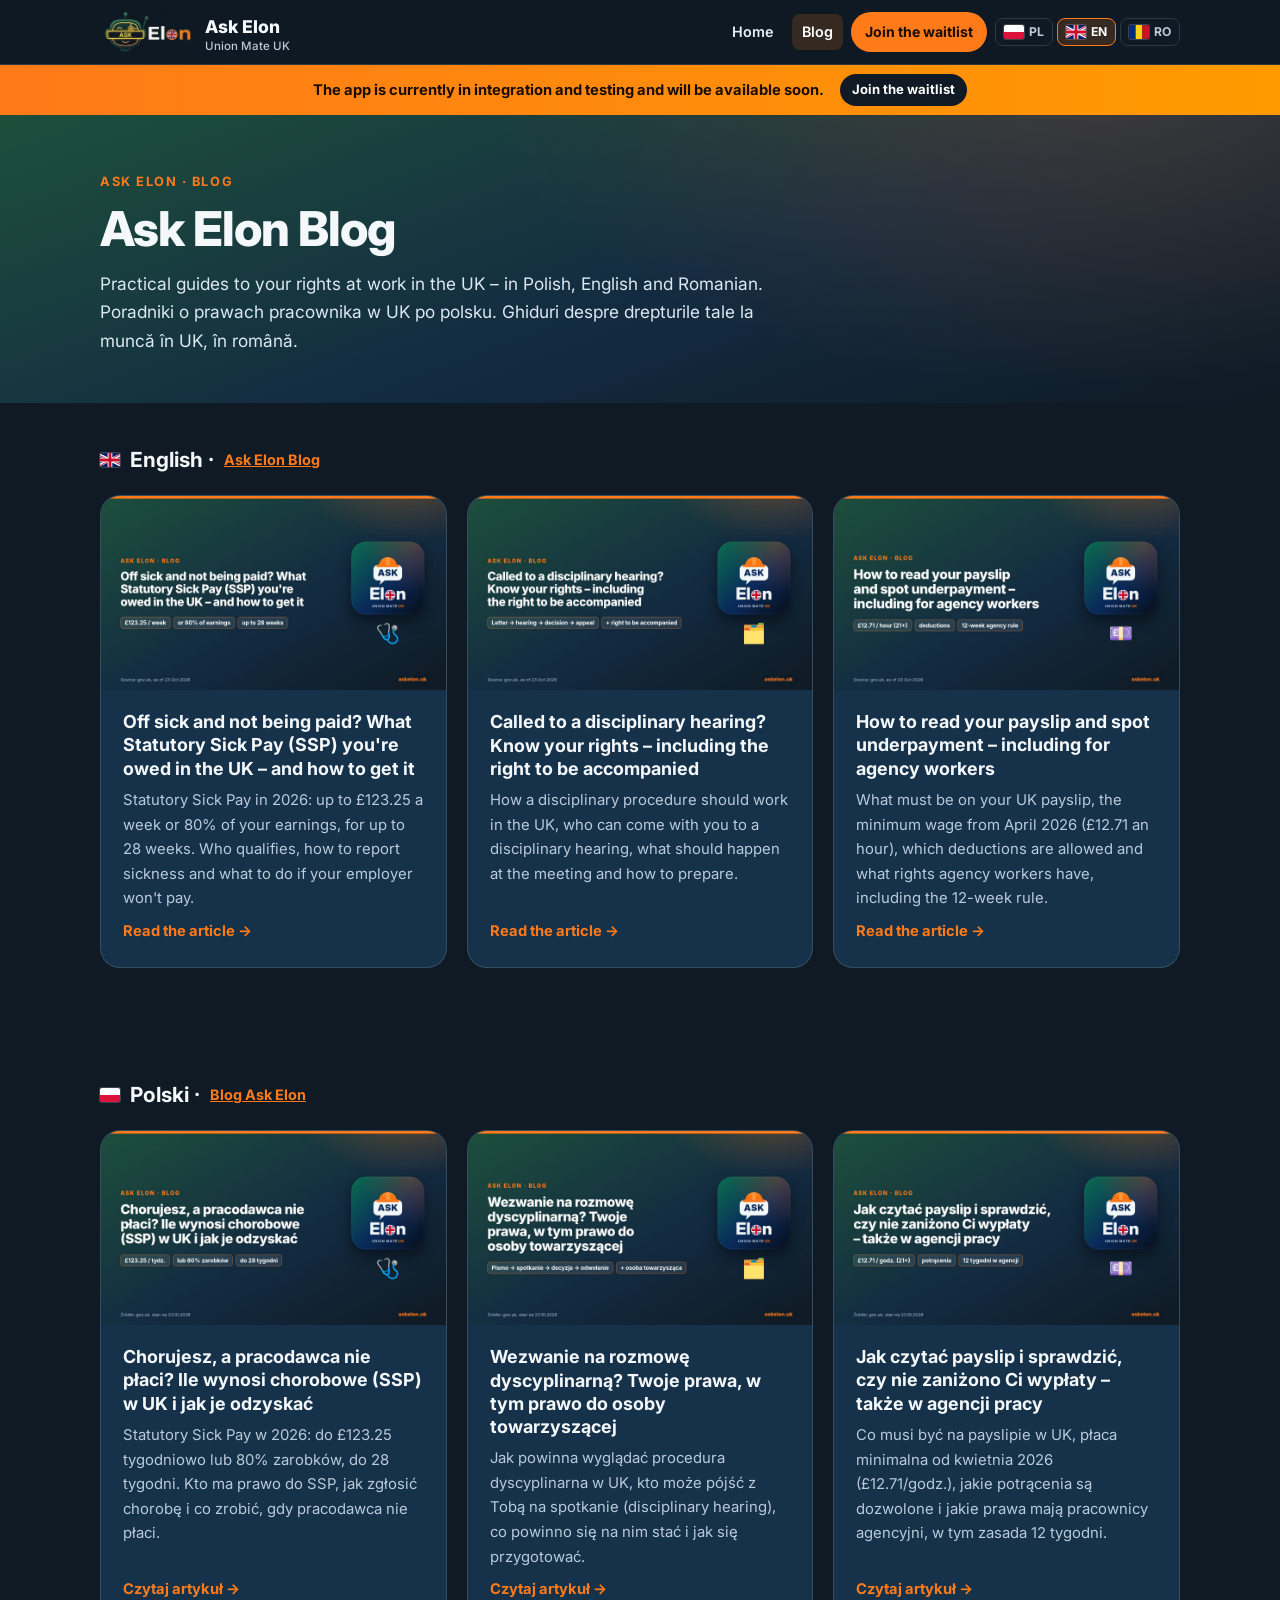
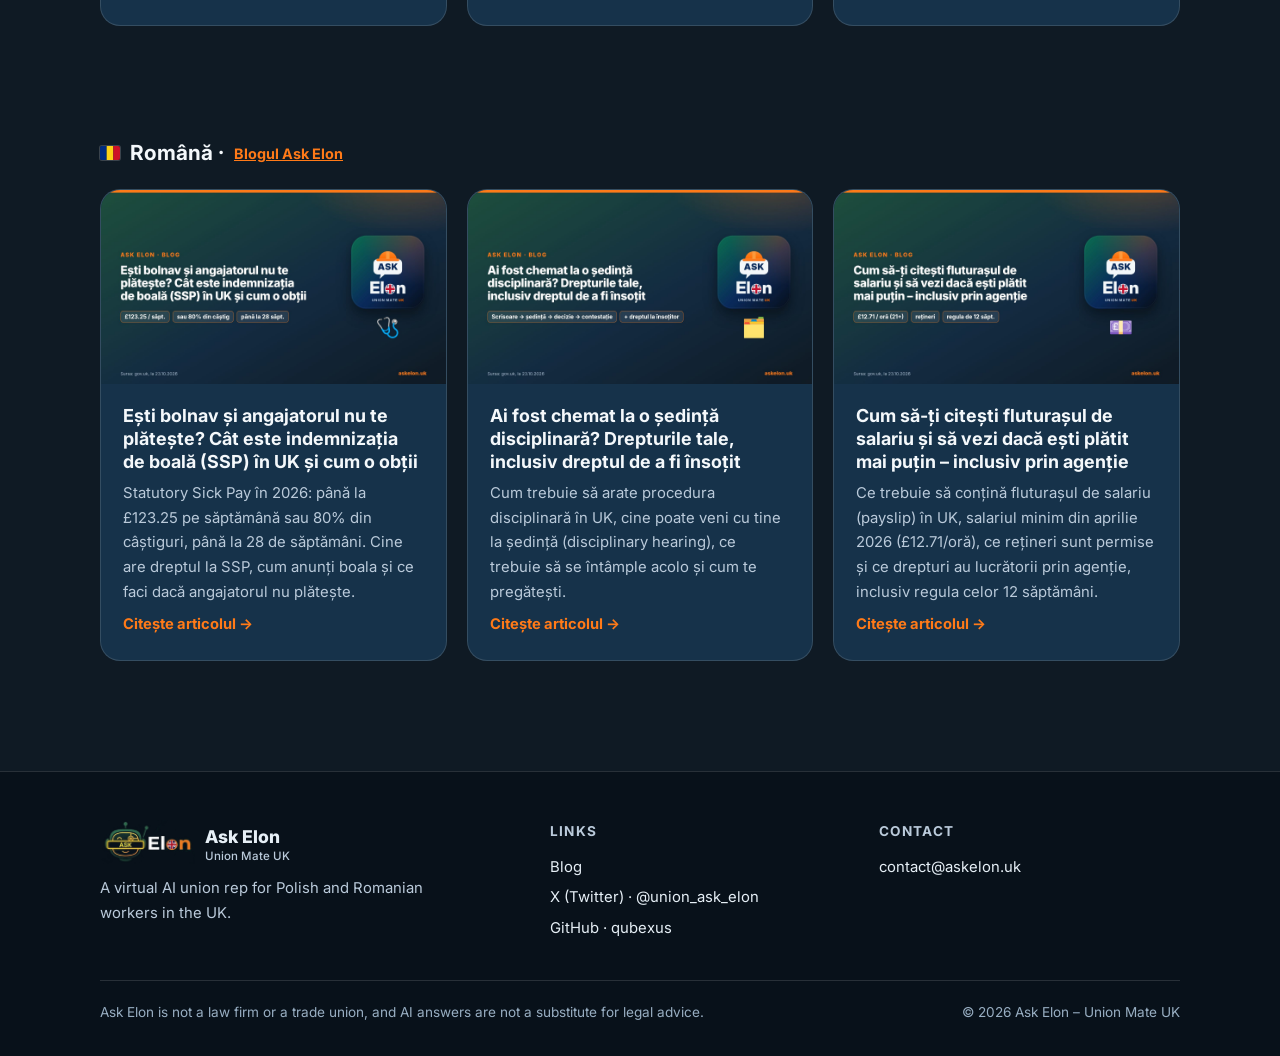
==== blog/index.html @ 0d874fb3 "Blog: 3 artykuły (SSP, rozmowa dyscyplinarna, payslip/agencja) w PL/EN/RO + link Blog w menu i stopc" ====
<!DOCTYPE html>
<html lang="en">
<head>
<meta charset="utf-8">
<meta name="viewport" content="width=device-width, initial-scale=1">
<title>Ask Elon Blog – PL / EN / RO</title>
<meta name="description" content="Practical guides to your rights at work in the UK – in Polish, English and Romanian. Poradniki po polsku · Ghiduri în română.">
<link rel="canonical" href="https://askelon.uk/blog/">
<link rel="alternate" hreflang="pl" href="https://askelon.uk/blog/pl/"><link rel="alternate" hreflang="en" href="https://askelon.uk/blog/en/"><link rel="alternate" hreflang="ro" href="https://askelon.uk/blog/ro/"><link rel="alternate" hreflang="x-default" href="https://askelon.uk/blog/en/">
<meta property="og:type" content="website">
<meta property="og:site_name" content="Ask Elon – Union Mate UK">
<meta property="og:locale" content="en_GB">
<meta property="og:title" content="Ask Elon Blog – PL / EN / RO">
<meta property="og:description" content="Practical guides to your rights at work in the UK – in Polish, English and Romanian. Poradniki po polsku · Ghiduri în română.">
<meta property="og:url" content="https://askelon.uk/blog/">
<meta property="og:image" content="https://askelon.uk/blog/img/ssp-en.jpg">
<meta property="og:image:width" content="1600"><meta property="og:image:height" content="900">
<meta name="twitter:card" content="summary_large_image">
<meta name="twitter:site" content="@union_ask_elon">
<meta name="twitter:title" content="Ask Elon Blog – PL / EN / RO">
<meta name="twitter:description" content="Practical guides to your rights at work in the UK – in Polish, English and Romanian. Poradniki po polsku · Ghiduri în română.">
<meta name="twitter:image" content="https://askelon.uk/blog/img/ssp-en.jpg">
<link rel="icon" type="image/png" href="/favicon.png">
<link rel="preconnect" href="https://fonts.googleapis.com"><link rel="preconnect" href="https://fonts.gstatic.com" crossorigin>
<link href="https://fonts.googleapis.com/css2?family=Inter:wght@400;500;600;700;800&display=swap" rel="stylesheet">
<link rel="stylesheet" href="/blog/blog.css">
</head>
<body>
<svg width="0" height="0" style="position:absolute" aria-hidden="true" focusable="false">
 <symbol id="f-pl" viewBox="0 0 30 20" preserveAspectRatio="none"><rect width="30" height="10" fill="#fff"/><rect y="10" width="30" height="10" fill="#DC143C"/></symbol>
 <symbol id="f-ro" viewBox="0 0 30 20" preserveAspectRatio="none"><rect width="10" height="20" fill="#002B7F"/><rect x="10" width="10" height="20" fill="#FCD116"/><rect x="20" width="10" height="20" fill="#CE1126"/></symbol>
 <symbol id="f-gb" viewBox="0 0 60 30" preserveAspectRatio="xMidYMid slice"><clipPath id="gb-s"><path d="M0,0v30h60V0z"/></clipPath><clipPath id="gb-t"><path d="M30,15h30v15zv15H0zH0V0zV0h30z"/></clipPath><g clip-path="url(#gb-s)"><path d="M0,0v30h60V0z" fill="#012169"/><path d="M0,0 60,30M60,0 0,30" stroke="#fff" stroke-width="6"/><path d="M0,0 60,30M60,0 0,30" clip-path="url(#gb-t)" stroke="#C8102E" stroke-width="4"/><path d="M30,0v30M0,15h60" stroke="#fff" stroke-width="10"/><path d="M30,0v30M0,15h60" stroke="#C8102E" stroke-width="6"/></g></symbol>
</svg>

<nav><div class="wrap">
<a class="brand" href="/"><img class="brand-logo" src="/logo.webp" width="400" height="185" alt="Ask Elon logo"><span>Ask Elon<small>Union Mate UK</small></span></a>
<div class="nav-links"><a class="nl hm" href="/">Home</a><a class="nl" href="/blog/en/" aria-current="page">Blog</a><a class="nav-cta" href="/#lista">Join the waitlist</a>
<div class="lang-sw" role="group" aria-label="Choose language"><a href="/blog/pl/" hreflang="pl" lang="pl"><svg class="flag" aria-hidden="true" focusable="false"><use href="#f-pl"/></svg>PL</a><a href="/blog/en/" hreflang="en" lang="en" aria-current="true"><svg class="flag" aria-hidden="true" focusable="false"><use href="#f-gb"/></svg>EN</a><a href="/blog/ro/" hreflang="ro" lang="ro"><svg class="flag" aria-hidden="true" focusable="false"><use href="#f-ro"/></svg>RO</a></div></div>
</div></nav>
<div class="build" role="status"><div class="wrap"><span>The app is currently in integration and testing and will be available soon.</span><a href="/#lista">Join the waitlist</a></div></div><header class="hero"><div class="wrap"><div class="eyebrow">Ask Elon · Blog</div><h1>Ask Elon Blog</h1><p class="sub">Practical guides to your rights at work in the UK – in Polish, English and Romanian.<br><span lang="pl">Poradniki o prawach pracownika w UK po polsku.</span> <span lang="ro">Ghiduri despre drepturile tale la muncă în UK, în română.</span></p></div></header>
<main class="wrap" style="padding-bottom:40px"><h2 class="lang-h" id="en" lang="en"><svg class="flag" aria-hidden="true" focusable="false"><use href="#f-gb"/></svg>English · <a href="/blog/en/" style="font-size:.9rem;color:var(--orange)">Ask Elon Blog</a></h2><div class="list"><a class="post" href="/blog/en/ssp.html" lang="en"><img src="/blog/img/ssp-en.jpg" width="1600" height="900" alt="" loading="lazy"><div><h3>Off sick and not being paid? What Statutory Sick Pay (SSP) you&#x27;re owed in the UK – and how to get it</h3><p>Statutory Sick Pay in 2026: up to £123.25 a week or 80% of your earnings, for up to 28 weeks. Who qualifies, how to report sickness and what to do if your employer won&#x27;t pay.</p><span class="go">Read the article →</span></div></a><a class="post" href="/blog/en/disciplinary-hearing.html" lang="en"><img src="/blog/img/disciplinary-hearing-en.jpg" width="1600" height="900" alt="" loading="lazy"><div><h3>Called to a disciplinary hearing? Know your rights – including the right to be accompanied</h3><p>How a disciplinary procedure should work in the UK, who can come with you to a disciplinary hearing, what should happen at the meeting and how to prepare.</p><span class="go">Read the article →</span></div></a><a class="post" href="/blog/en/payslip-agency.html" lang="en"><img src="/blog/img/payslip-agency-en.jpg" width="1600" height="900" alt="" loading="lazy"><div><h3>How to read your payslip and spot underpayment – including for agency workers</h3><p>What must be on your UK payslip, the minimum wage from April 2026 (£12.71 an hour), which deductions are allowed and what rights agency workers have, including the 12-week rule.</p><span class="go">Read the article →</span></div></a></div><h2 class="lang-h" id="pl" lang="pl"><svg class="flag" aria-hidden="true" focusable="false"><use href="#f-pl"/></svg>Polski · <a href="/blog/pl/" style="font-size:.9rem;color:var(--orange)">Blog Ask Elon</a></h2><div class="list"><a class="post" href="/blog/pl/ssp.html" lang="pl"><img src="/blog/img/ssp-pl.jpg" width="1600" height="900" alt="" loading="lazy"><div><h3>Chorujesz, a pracodawca nie płaci? Ile wynosi chorobowe (SSP) w UK i jak je odzyskać</h3><p>Statutory Sick Pay w 2026: do £123.25 tygodniowo lub 80% zarobków, do 28 tygodni. Kto ma prawo do SSP, jak zgłosić chorobę i co zrobić, gdy pracodawca nie płaci.</p><span class="go">Czytaj artykuł →</span></div></a><a class="post" href="/blog/pl/disciplinary-hearing.html" lang="pl"><img src="/blog/img/disciplinary-hearing-pl.jpg" width="1600" height="900" alt="" loading="lazy"><div><h3>Wezwanie na rozmowę dyscyplinarną? Twoje prawa, w tym prawo do osoby towarzyszącej</h3><p>Jak powinna wyglądać procedura dyscyplinarna w UK, kto może pójść z Tobą na spotkanie (disciplinary hearing), co powinno się na nim stać i jak się przygotować.</p><span class="go">Czytaj artykuł →</span></div></a><a class="post" href="/blog/pl/payslip-agency.html" lang="pl"><img src="/blog/img/payslip-agency-pl.jpg" width="1600" height="900" alt="" loading="lazy"><div><h3>Jak czytać payslip i sprawdzić, czy nie zaniżono Ci wypłaty – także w agencji pracy</h3><p>Co musi być na payslipie w UK, płaca minimalna od kwietnia 2026 (£12.71/godz.), jakie potrącenia są dozwolone i jakie prawa mają pracownicy agencyjni, w tym zasada 12 tygodni.</p><span class="go">Czytaj artykuł →</span></div></a></div><h2 class="lang-h" id="ro" lang="ro"><svg class="flag" aria-hidden="true" focusable="false"><use href="#f-ro"/></svg>Română · <a href="/blog/ro/" style="font-size:.9rem;color:var(--orange)">Blogul Ask Elon</a></h2><div class="list"><a class="post" href="/blog/ro/ssp.html" lang="ro"><img src="/blog/img/ssp-ro.jpg" width="1600" height="900" alt="" loading="lazy"><div><h3>Ești bolnav și angajatorul nu te plătește? Cât este indemnizația de boală (SSP) în UK și cum o obții</h3><p>Statutory Sick Pay în 2026: până la £123.25 pe săptămână sau 80% din câștiguri, până la 28 de săptămâni. Cine are dreptul la SSP, cum anunți boala și ce faci dacă angajatorul nu plătește.</p><span class="go">Citește articolul →</span></div></a><a class="post" href="/blog/ro/disciplinary-hearing.html" lang="ro"><img src="/blog/img/disciplinary-hearing-ro.jpg" width="1600" height="900" alt="" loading="lazy"><div><h3>Ai fost chemat la o ședință disciplinară? Drepturile tale, inclusiv dreptul de a fi însoțit</h3><p>Cum trebuie să arate procedura disciplinară în UK, cine poate veni cu tine la ședință (disciplinary hearing), ce trebuie să se întâmple acolo și cum te pregătești.</p><span class="go">Citește articolul →</span></div></a><a class="post" href="/blog/ro/payslip-agency.html" lang="ro"><img src="/blog/img/payslip-agency-ro.jpg" width="1600" height="900" alt="" loading="lazy"><div><h3>Cum să-ți citești fluturașul de salariu și să vezi dacă ești plătit mai puțin – inclusiv prin agenție</h3><p>Ce trebuie să conțină fluturașul de salariu (payslip) în UK, salariul minim din aprilie 2026 (£12.71/oră), ce rețineri sunt permise și ce drepturi au lucrătorii prin agenție, inclusiv regula celor 12 săptămâni.</p><span class="go">Citește articolul →</span></div></a></div></main>
<footer id="kontakt"><div class="wrap"><div class="foot">
<div><a class="brand" href="/"><img class="brand-logo" src="/logo.webp" width="400" height="185" alt="Ask Elon logo"><span>Ask Elon<small>Union Mate UK</small></span></a>
<p style="color:var(--muted);margin-top:12px;max-width:340px">A virtual AI union rep for Polish and Romanian workers in the UK.</p></div>
<div><h4>Links</h4><ul>
<li><a href="/blog/en/">Blog</a></li>
<li><a href="https://x.com/union_ask_elon" target="_blank" rel="noopener">X (Twitter) · @union_ask_elon</a></li>
<li><a href="https://github.com/qubexus" target="_blank" rel="noopener">GitHub · qubexus</a></li></ul></div>
<div><h4>Contact</h4><ul><li><a href="mailto:contact@askelon.uk">contact@askelon.uk</a></li></ul></div>
</div><div class="disclaimer"><span>Ask Elon is not a law firm or a trade union, and AI answers are not a substitute for legal advice.</span><span>© 2026 Ask Elon – Union Mate UK</span></div></div></footer>
</body>
</html>
---- blog/blog.css ----
:root{--green:#1D4F3C;--orange:#FF7A18;--orange2:#FF6A00;--navy:#132B41;--graphite:#0F1A24;--text:#F4F8FB;--muted:#BACADA;--card:#16324A;--line:rgba(255,255,255,.13)}
*{box-sizing:border-box;margin:0;padding:0}
html{scroll-behavior:smooth}
body{font-family:Inter,system-ui,-apple-system,"Segoe UI",Roboto,Arial,sans-serif;background:var(--graphite);color:var(--text);line-height:1.65;-webkit-font-smoothing:antialiased}
a{color:inherit}
.wrap{max-width:1120px;margin:0 auto;padding:0 20px}
nav{position:sticky;top:0;z-index:10;background:rgba(15,26,36,.9);backdrop-filter:blur(10px);border-bottom:1px solid var(--line)}
nav .wrap{display:flex;align-items:center;justify-content:space-between;height:64px;gap:12px}
.brand{display:flex;align-items:center;gap:10px;text-decoration:none;font-weight:800;font-size:1.1rem;white-space:nowrap}
.brand small{display:block;font-weight:500;font-size:.72rem;color:var(--muted);line-height:1}
.brand .brand-logo{height:44px;width:auto;display:block;flex:none}
.nav-links{display:flex;align-items:center;gap:8px;margin-left:auto}
.nav-links a.nl{text-decoration:none;font-weight:600;font-size:.9rem;color:#E6EFF6;padding:6px 10px;border-radius:8px}
.nav-links a.nl:hover,.nav-links a.nl[aria-current]{color:#fff;background:rgba(255,122,24,.16)}
.nav-cta{background:var(--orange);color:#1a0d00;text-decoration:none;font-weight:700;font-size:.88rem;padding:8px 14px;border-radius:999px;white-space:nowrap}
.lang-sw{display:flex;gap:4px}
.lang-sw a{display:inline-flex;align-items:center;gap:5px;text-decoration:none;border:1px solid var(--line);color:var(--muted);font-weight:700;font-size:.76rem;line-height:1;padding:6px 8px;border-radius:8px}
.lang-sw a:hover{color:#fff;border-color:rgba(255,255,255,.3)}
.lang-sw a[aria-current]{background:rgba(255,122,24,.16);border-color:var(--orange);color:#fff}
.flag{width:20px;height:14px;border-radius:2px;flex:none;display:block;box-shadow:0 0 0 1px rgba(255,255,255,.18)}
.build{background:linear-gradient(90deg,var(--orange),#FF9A00);color:#1a0d00}
.build .wrap{display:flex;align-items:center;justify-content:center;gap:10px 16px;flex-wrap:wrap;padding-top:9px;padding-bottom:9px;text-align:center;font-weight:700;font-size:.92rem}
.build a{background:var(--graphite);color:#fff;text-decoration:none;padding:5px 12px;border-radius:999px;font-size:.82rem;white-space:nowrap}
.hero{background:radial-gradient(1000px 500px at 85% -10%,rgba(255,122,24,.18),transparent 60%),linear-gradient(160deg,var(--green) 0%,var(--navy) 55%,var(--graphite) 100%);padding:56px 0 48px}
.eyebrow{color:var(--orange);font-weight:700;text-transform:uppercase;letter-spacing:.12em;font-size:.8rem}
h1{font-size:clamp(1.9rem,4.4vw,3rem);line-height:1.12;font-weight:800;letter-spacing:-.02em;margin:10px 0 14px;text-wrap:balance;max-width:880px}
.sub{color:#DCE8F2;max-width:700px;font-size:1.08rem}
.meta{color:var(--muted);font-size:.9rem;margin-top:10px}
.list{display:grid;grid-template-columns:repeat(3,1fr);gap:20px;padding:48px 0 70px}
.post{background:var(--card);border:1px solid var(--line);border-radius:20px;overflow:hidden;text-decoration:none;display:flex;flex-direction:column;transition:border-color .2s,transform .2s}
.post:hover{border-color:rgba(255,122,24,.6);transform:translateY(-3px)}
.post img{width:100%;height:auto;aspect-ratio:16/9;object-fit:cover;display:block}
.post div{padding:20px 22px 24px;display:flex;flex-direction:column;gap:8px;flex:1}
.post h2,.post h3{font-size:1.12rem;line-height:1.3}
.post p{color:var(--muted);font-size:.93rem}
.post .go{margin-top:auto;color:var(--orange);font-weight:700;font-size:.92rem}
.lang-h{display:flex;align-items:center;gap:10px;font-size:1.3rem;margin-top:40px}
.lang-h + .list{padding-top:18px}
article{max-width:760px;margin:0 auto;padding:40px 20px 70px}
article .cover{width:100%;height:auto;border-radius:18px;display:block;margin:0 0 28px;border:1px solid var(--line)}
article .lead{font-size:1.1rem;color:#EAF1F7}
article h2{font-size:clamp(1.35rem,3vw,1.7rem);line-height:1.25;margin:38px 0 12px;letter-spacing:-.01em}
article p{margin:12px 0}
article ul,article ol{margin:12px 0 12px 24px}
article li{margin:6px 0}
article li::marker{color:var(--orange)}
article strong{color:#fff}
article a{color:var(--orange)}
article table{width:100%;border-collapse:collapse;margin:18px 0;background:var(--card);border-radius:14px;overflow:hidden}
article th,article td{padding:12px 16px;text-align:left;border-bottom:1px solid var(--line)}
article th{background:var(--green);font-size:.9rem;text-transform:uppercase;letter-spacing:.05em}
article blockquote{margin:26px 0;padding:18px 22px;border-left:4px solid var(--orange);background:rgba(255,122,24,.08);border-radius:0 14px 14px 0;color:#F1E3D6}
article blockquote p{margin:0}
article em{color:var(--muted)}
.cta-box{margin:34px 0 10px;padding:26px;border-radius:20px;background:linear-gradient(160deg,var(--green),var(--navy));border:1px solid rgba(255,122,24,.35)}
.cta-box p{margin:0 0 14px;color:#E6EFF6}
.btn{display:inline-flex;align-items:center;gap:8px;background:var(--orange);color:#1a0d00!important;text-decoration:none;font-weight:700;padding:13px 22px;border-radius:14px;box-shadow:0 10px 30px rgba(255,122,24,.3)}
.alt{margin-top:30px;padding-top:20px;border-top:1px solid var(--line);font-size:.92rem;color:var(--muted)}
.alt a{margin-right:14px}
.back{display:inline-block;margin-bottom:18px;color:var(--muted);text-decoration:none;font-size:.92rem}
.back:hover{color:var(--orange)}
footer{background:#08111A;border-top:1px solid var(--line);padding:48px 0 32px;font-size:.93rem}
.foot{display:grid;grid-template-columns:1.4fr 1fr 1fr;gap:28px}
footer h4{font-size:.85rem;text-transform:uppercase;letter-spacing:.1em;color:var(--muted);margin-bottom:12px}
footer ul{list-style:none}
footer li{margin:6px 0}
footer a{text-decoration:none;color:#E6EFF6}
footer a:hover{color:var(--orange)}
.disclaimer{margin-top:34px;padding-top:20px;border-top:1px solid var(--line);color:#98AEC2;font-size:.85rem;display:flex;flex-wrap:wrap;justify-content:space-between;gap:10px}
@media (max-width:900px){.list{grid-template-columns:1fr 1fr}.foot{grid-template-columns:1fr 1fr}.foot>div:first-child{grid-column:1/-1}}
@media (max-width:640px){.list{grid-template-columns:1fr}.foot{grid-template-columns:1fr}.brand>span{display:none}.nav-links a.nl.hm{display:none}.nav-cta{display:none}.lang-sw a{padding:5px 6px}.brand .brand-logo{height:36px}article{padding-top:28px}}
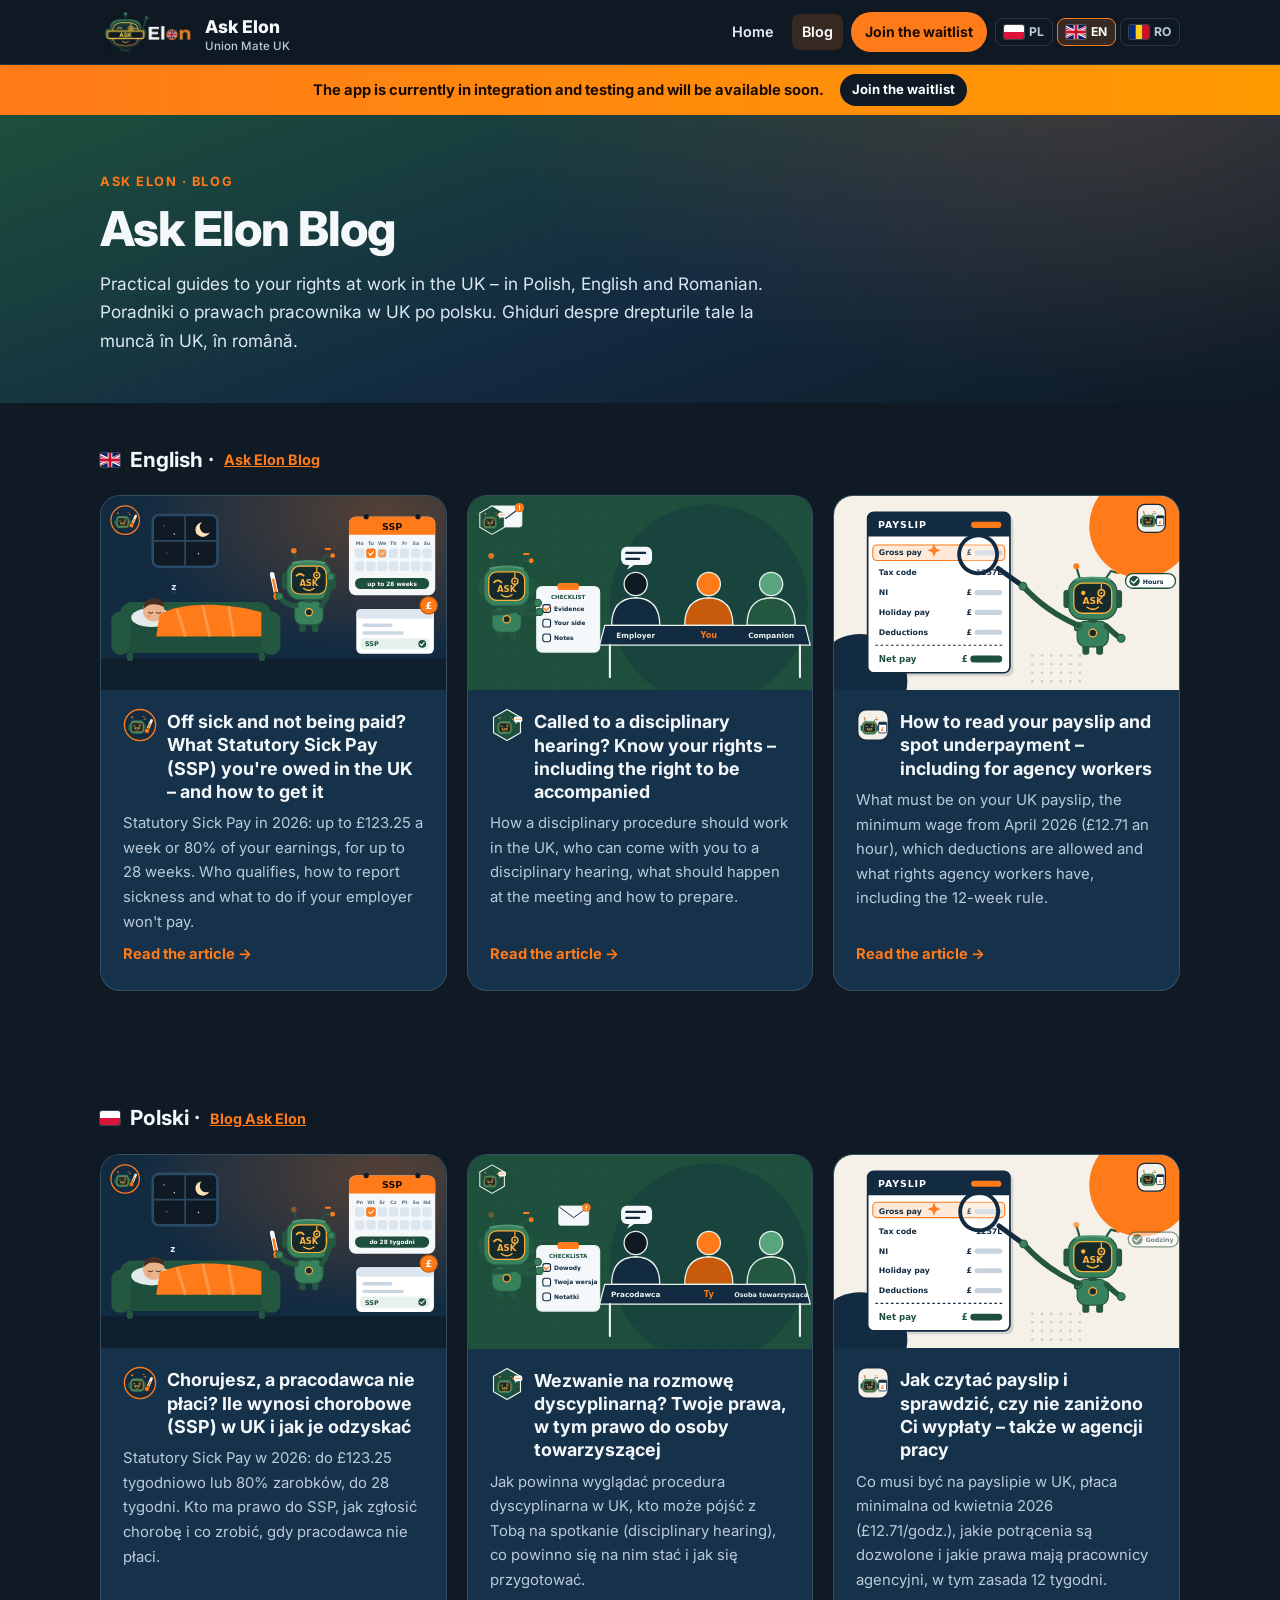
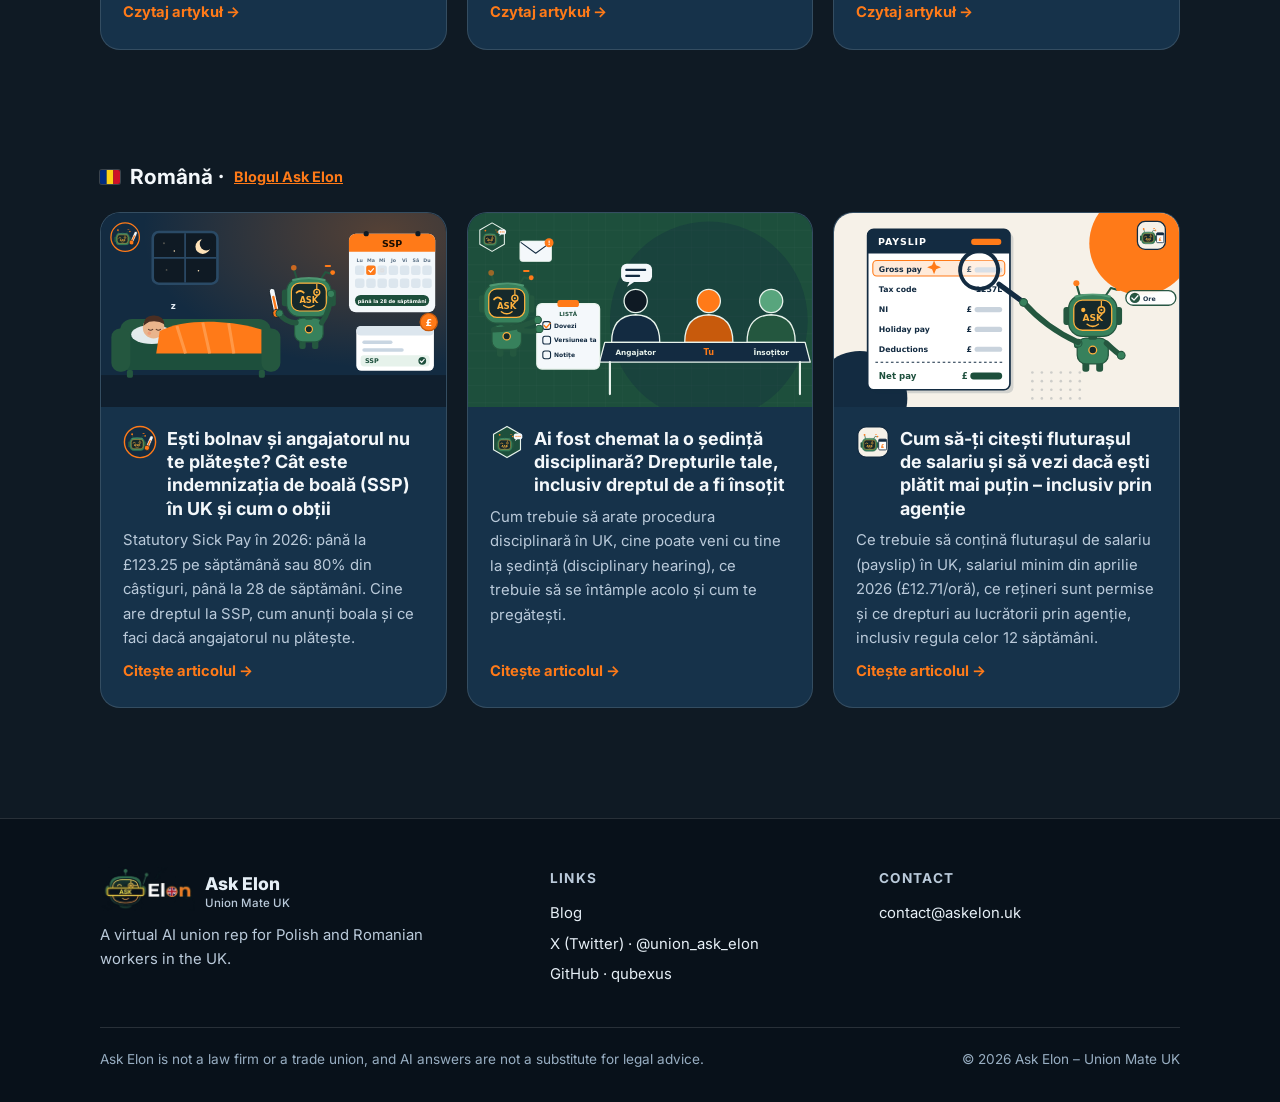
==== commit 403a9a0d: "Blog: ilustracje SVG (hero z robotem Ask Elon + znaki tematów), grafiki objaśniające i animacje (scr" ====
--- a/blog/index.html
+++ b/blog/index.html
@@ -24,6 +24,8 @@
 <link rel="preconnect" href="https://fonts.googleapis.com"><link rel="preconnect" href="https://fonts.gstatic.com" crossorigin>
 <link href="https://fonts.googleapis.com/css2?family=Inter:wght@400;500;600;700;800&display=swap" rel="stylesheet">
 <link rel="stylesheet" href="/blog/blog.css">
+<script>document.documentElement.classList.add('js');setTimeout(function(){if(!window.__rv)document.documentElement.classList.remove('js')},3000)</script>
+<script src="/blog/blog.js" defer></script>
 </head>
 <body>
 <svg width="0" height="0" style="position:absolute" aria-hidden="true" focusable="false">
@@ -38,7 +40,7 @@
 <div class="lang-sw" role="group" aria-label="Choose language"><a href="/blog/pl/" hreflang="pl" lang="pl"><svg class="flag" aria-hidden="true" focusable="false"><use href="#f-pl"/></svg>PL</a><a href="/blog/en/" hreflang="en" lang="en" aria-current="true"><svg class="flag" aria-hidden="true" focusable="false"><use href="#f-gb"/></svg>EN</a><a href="/blog/ro/" hreflang="ro" lang="ro"><svg class="flag" aria-hidden="true" focusable="false"><use href="#f-ro"/></svg>RO</a></div></div>
 </div></nav>
 <div class="build" role="status"><div class="wrap"><span>The app is currently in integration and testing and will be available soon.</span><a href="/#lista">Join the waitlist</a></div></div><header class="hero"><div class="wrap"><div class="eyebrow">Ask Elon · Blog</div><h1>Ask Elon Blog</h1><p class="sub">Practical guides to your rights at work in the UK – in Polish, English and Romanian.<br><span lang="pl">Poradniki o prawach pracownika w UK po polsku.</span> <span lang="ro">Ghiduri despre drepturile tale la muncă în UK, în română.</span></p></div></header>
-<main class="wrap" style="padding-bottom:40px"><h2 class="lang-h" id="en" lang="en"><svg class="flag" aria-hidden="true" focusable="false"><use href="#f-gb"/></svg>English · <a href="/blog/en/" style="font-size:.9rem;color:var(--orange)">Ask Elon Blog</a></h2><div class="list"><a class="post" href="/blog/en/ssp.html" lang="en"><img src="/blog/img/ssp-en.jpg" width="1600" height="900" alt="" loading="lazy"><div><h3>Off sick and not being paid? What Statutory Sick Pay (SSP) you&#x27;re owed in the UK – and how to get it</h3><p>Statutory Sick Pay in 2026: up to £123.25 a week or 80% of your earnings, for up to 28 weeks. Who qualifies, how to report sickness and what to do if your employer won&#x27;t pay.</p><span class="go">Read the article →</span></div></a><a class="post" href="/blog/en/disciplinary-hearing.html" lang="en"><img src="/blog/img/disciplinary-hearing-en.jpg" width="1600" height="900" alt="" loading="lazy"><div><h3>Called to a disciplinary hearing? Know your rights – including the right to be accompanied</h3><p>How a disciplinary procedure should work in the UK, who can come with you to a disciplinary hearing, what should happen at the meeting and how to prepare.</p><span class="go">Read the article →</span></div></a><a class="post" href="/blog/en/payslip-agency.html" lang="en"><img src="/blog/img/payslip-agency-en.jpg" width="1600" height="900" alt="" loading="lazy"><div><h3>How to read your payslip and spot underpayment – including for agency workers</h3><p>What must be on your UK payslip, the minimum wage from April 2026 (£12.71 an hour), which deductions are allowed and what rights agency workers have, including the 12-week rule.</p><span class="go">Read the article →</span></div></a></div><h2 class="lang-h" id="pl" lang="pl"><svg class="flag" aria-hidden="true" focusable="false"><use href="#f-pl"/></svg>Polski · <a href="/blog/pl/" style="font-size:.9rem;color:var(--orange)">Blog Ask Elon</a></h2><div class="list"><a class="post" href="/blog/pl/ssp.html" lang="pl"><img src="/blog/img/ssp-pl.jpg" width="1600" height="900" alt="" loading="lazy"><div><h3>Chorujesz, a pracodawca nie płaci? Ile wynosi chorobowe (SSP) w UK i jak je odzyskać</h3><p>Statutory Sick Pay w 2026: do £123.25 tygodniowo lub 80% zarobków, do 28 tygodni. Kto ma prawo do SSP, jak zgłosić chorobę i co zrobić, gdy pracodawca nie płaci.</p><span class="go">Czytaj artykuł →</span></div></a><a class="post" href="/blog/pl/disciplinary-hearing.html" lang="pl"><img src="/blog/img/disciplinary-hearing-pl.jpg" width="1600" height="900" alt="" loading="lazy"><div><h3>Wezwanie na rozmowę dyscyplinarną? Twoje prawa, w tym prawo do osoby towarzyszącej</h3><p>Jak powinna wyglądać procedura dyscyplinarna w UK, kto może pójść z Tobą na spotkanie (disciplinary hearing), co powinno się na nim stać i jak się przygotować.</p><span class="go">Czytaj artykuł →</span></div></a><a class="post" href="/blog/pl/payslip-agency.html" lang="pl"><img src="/blog/img/payslip-agency-pl.jpg" width="1600" height="900" alt="" loading="lazy"><div><h3>Jak czytać payslip i sprawdzić, czy nie zaniżono Ci wypłaty – także w agencji pracy</h3><p>Co musi być na payslipie w UK, płaca minimalna od kwietnia 2026 (£12.71/godz.), jakie potrącenia są dozwolone i jakie prawa mają pracownicy agencyjni, w tym zasada 12 tygodni.</p><span class="go">Czytaj artykuł →</span></div></a></div><h2 class="lang-h" id="ro" lang="ro"><svg class="flag" aria-hidden="true" focusable="false"><use href="#f-ro"/></svg>Română · <a href="/blog/ro/" style="font-size:.9rem;color:var(--orange)">Blogul Ask Elon</a></h2><div class="list"><a class="post" href="/blog/ro/ssp.html" lang="ro"><img src="/blog/img/ssp-ro.jpg" width="1600" height="900" alt="" loading="lazy"><div><h3>Ești bolnav și angajatorul nu te plătește? Cât este indemnizația de boală (SSP) în UK și cum o obții</h3><p>Statutory Sick Pay în 2026: până la £123.25 pe săptămână sau 80% din câștiguri, până la 28 de săptămâni. Cine are dreptul la SSP, cum anunți boala și ce faci dacă angajatorul nu plătește.</p><span class="go">Citește articolul →</span></div></a><a class="post" href="/blog/ro/disciplinary-hearing.html" lang="ro"><img src="/blog/img/disciplinary-hearing-ro.jpg" width="1600" height="900" alt="" loading="lazy"><div><h3>Ai fost chemat la o ședință disciplinară? Drepturile tale, inclusiv dreptul de a fi însoțit</h3><p>Cum trebuie să arate procedura disciplinară în UK, cine poate veni cu tine la ședință (disciplinary hearing), ce trebuie să se întâmple acolo și cum te pregătești.</p><span class="go">Citește articolul →</span></div></a><a class="post" href="/blog/ro/payslip-agency.html" lang="ro"><img src="/blog/img/payslip-agency-ro.jpg" width="1600" height="900" alt="" loading="lazy"><div><h3>Cum să-ți citești fluturașul de salariu și să vezi dacă ești plătit mai puțin – inclusiv prin agenție</h3><p>Ce trebuie să conțină fluturașul de salariu (payslip) în UK, salariul minim din aprilie 2026 (£12.71/oră), ce rețineri sunt permise și ce drepturi au lucrătorii prin agenție, inclusiv regula celor 12 săptămâni.</p><span class="go">Citește articolul →</span></div></a></div></main>
+<main class="wrap" style="padding-bottom:40px"><h2 class="lang-h" id="en" lang="en"><svg class="flag" aria-hidden="true" focusable="false"><use href="#f-gb"/></svg>English · <a href="/blog/en/" style="font-size:.9rem;color:var(--orange)">Ask Elon Blog</a></h2><div class="list"><a class="post rv" href="/blog/en/ssp.html" lang="en"><span class="thumb"><img src="/blog/img/hero-ssp-en.svg" width="800" height="450" alt="" loading="lazy" decoding="async"></span><div><h3 class="tt"><img class="bdg" src="/blog/img/badge-ssp.svg" width="34" height="34" alt="">Off sick and not being paid? What Statutory Sick Pay (SSP) you&#x27;re owed in the UK – and how to get it</h3><p>Statutory Sick Pay in 2026: up to £123.25 a week or 80% of your earnings, for up to 28 weeks. Who qualifies, how to report sickness and what to do if your employer won&#x27;t pay.</p><span class="go">Read the article →</span></div></a><a class="post rv" href="/blog/en/disciplinary-hearing.html" lang="en"><span class="thumb"><img src="/blog/img/hero-disciplinary-hearing-en.svg" width="800" height="450" alt="" loading="lazy" decoding="async"></span><div><h3 class="tt"><img class="bdg" src="/blog/img/badge-disciplinary-hearing.svg" width="34" height="34" alt="">Called to a disciplinary hearing? Know your rights – including the right to be accompanied</h3><p>How a disciplinary procedure should work in the UK, who can come with you to a disciplinary hearing, what should happen at the meeting and how to prepare.</p><span class="go">Read the article →</span></div></a><a class="post rv" href="/blog/en/payslip-agency.html" lang="en"><span class="thumb"><img src="/blog/img/hero-payslip-agency-en.svg" width="800" height="450" alt="" loading="lazy" decoding="async"></span><div><h3 class="tt"><img class="bdg" src="/blog/img/badge-payslip-agency.svg" width="34" height="34" alt="">How to read your payslip and spot underpayment – including for agency workers</h3><p>What must be on your UK payslip, the minimum wage from April 2026 (£12.71 an hour), which deductions are allowed and what rights agency workers have, including the 12-week rule.</p><span class="go">Read the article →</span></div></a></div><h2 class="lang-h" id="pl" lang="pl"><svg class="flag" aria-hidden="true" focusable="false"><use href="#f-pl"/></svg>Polski · <a href="/blog/pl/" style="font-size:.9rem;color:var(--orange)">Blog Ask Elon</a></h2><div class="list"><a class="post rv" href="/blog/pl/ssp.html" lang="pl"><span class="thumb"><img src="/blog/img/hero-ssp-pl.svg" width="800" height="450" alt="" loading="lazy" decoding="async"></span><div><h3 class="tt"><img class="bdg" src="/blog/img/badge-ssp.svg" width="34" height="34" alt="">Chorujesz, a pracodawca nie płaci? Ile wynosi chorobowe (SSP) w UK i jak je odzyskać</h3><p>Statutory Sick Pay w 2026: do £123.25 tygodniowo lub 80% zarobków, do 28 tygodni. Kto ma prawo do SSP, jak zgłosić chorobę i co zrobić, gdy pracodawca nie płaci.</p><span class="go">Czytaj artykuł →</span></div></a><a class="post rv" href="/blog/pl/disciplinary-hearing.html" lang="pl"><span class="thumb"><img src="/blog/img/hero-disciplinary-hearing-pl.svg" width="800" height="450" alt="" loading="lazy" decoding="async"></span><div><h3 class="tt"><img class="bdg" src="/blog/img/badge-disciplinary-hearing.svg" width="34" height="34" alt="">Wezwanie na rozmowę dyscyplinarną? Twoje prawa, w tym prawo do osoby towarzyszącej</h3><p>Jak powinna wyglądać procedura dyscyplinarna w UK, kto może pójść z Tobą na spotkanie (disciplinary hearing), co powinno się na nim stać i jak się przygotować.</p><span class="go">Czytaj artykuł →</span></div></a><a class="post rv" href="/blog/pl/payslip-agency.html" lang="pl"><span class="thumb"><img src="/blog/img/hero-payslip-agency-pl.svg" width="800" height="450" alt="" loading="lazy" decoding="async"></span><div><h3 class="tt"><img class="bdg" src="/blog/img/badge-payslip-agency.svg" width="34" height="34" alt="">Jak czytać payslip i sprawdzić, czy nie zaniżono Ci wypłaty – także w agencji pracy</h3><p>Co musi być na payslipie w UK, płaca minimalna od kwietnia 2026 (£12.71/godz.), jakie potrącenia są dozwolone i jakie prawa mają pracownicy agencyjni, w tym zasada 12 tygodni.</p><span class="go">Czytaj artykuł →</span></div></a></div><h2 class="lang-h" id="ro" lang="ro"><svg class="flag" aria-hidden="true" focusable="false"><use href="#f-ro"/></svg>Română · <a href="/blog/ro/" style="font-size:.9rem;color:var(--orange)">Blogul Ask Elon</a></h2><div class="list"><a class="post rv" href="/blog/ro/ssp.html" lang="ro"><span class="thumb"><img src="/blog/img/hero-ssp-ro.svg" width="800" height="450" alt="" loading="lazy" decoding="async"></span><div><h3 class="tt"><img class="bdg" src="/blog/img/badge-ssp.svg" width="34" height="34" alt="">Ești bolnav și angajatorul nu te plătește? Cât este indemnizația de boală (SSP) în UK și cum o obții</h3><p>Statutory Sick Pay în 2026: până la £123.25 pe săptămână sau 80% din câștiguri, până la 28 de săptămâni. Cine are dreptul la SSP, cum anunți boala și ce faci dacă angajatorul nu plătește.</p><span class="go">Citește articolul →</span></div></a><a class="post rv" href="/blog/ro/disciplinary-hearing.html" lang="ro"><span class="thumb"><img src="/blog/img/hero-disciplinary-hearing-ro.svg" width="800" height="450" alt="" loading="lazy" decoding="async"></span><div><h3 class="tt"><img class="bdg" src="/blog/img/badge-disciplinary-hearing.svg" width="34" height="34" alt="">Ai fost chemat la o ședință disciplinară? Drepturile tale, inclusiv dreptul de a fi însoțit</h3><p>Cum trebuie să arate procedura disciplinară în UK, cine poate veni cu tine la ședință (disciplinary hearing), ce trebuie să se întâmple acolo și cum te pregătești.</p><span class="go">Citește articolul →</span></div></a><a class="post rv" href="/blog/ro/payslip-agency.html" lang="ro"><span class="thumb"><img src="/blog/img/hero-payslip-agency-ro.svg" width="800" height="450" alt="" loading="lazy" decoding="async"></span><div><h3 class="tt"><img class="bdg" src="/blog/img/badge-payslip-agency.svg" width="34" height="34" alt="">Cum să-ți citești fluturașul de salariu și să vezi dacă ești plătit mai puțin – inclusiv prin agenție</h3><p>Ce trebuie să conțină fluturașul de salariu (payslip) în UK, salariul minim din aprilie 2026 (£12.71/oră), ce rețineri sunt permise și ce drepturi au lucrătorii prin agenție, inclusiv regula celor 12 săptămâni.</p><span class="go">Citește articolul →</span></div></a></div></main>
 <footer id="kontakt"><div class="wrap"><div class="foot">
 <div><a class="brand" href="/"><img class="brand-logo" src="/logo.webp" width="400" height="185" alt="Ask Elon logo"><span>Ask Elon<small>Union Mate UK</small></span></a>
 <p style="color:var(--muted);margin-top:12px;max-width:340px">A virtual AI union rep for Polish and Romanian workers in the UK.</p></div>
--- a/blog/blog.css
+++ b/blog/blog.css
@@ -69,3 +69,93 @@
 .disclaimer{margin-top:34px;padding-top:20px;border-top:1px solid var(--line);color:#98AEC2;font-size:.85rem;display:flex;flex-wrap:wrap;justify-content:space-between;gap:10px}
 @media (max-width:900px){.list{grid-template-columns:1fr 1fr}.foot{grid-template-columns:1fr 1fr}.foot>div:first-child{grid-column:1/-1}}
 @media (max-width:640px){.list{grid-template-columns:1fr}.foot{grid-template-columns:1fr}.brand>span{display:none}.nav-links a.nl.hm{display:none}.nav-cta{display:none}.lang-sw a{padding:5px 6px}.brand .brand-logo{height:36px}article{padding-top:28px}}
+/* --- illustrations & motion (23.10.2026) --- */
+.progress{position:fixed;top:0;left:0;right:0;height:3px;z-index:30;pointer-events:none}
+.progress span{display:block;height:100%;background:linear-gradient(90deg,var(--orange),#FFB23E);transform-origin:0 50%;transform:scaleX(0);box-shadow:0 0 10px rgba(255,122,24,.6)}
+.eyebrow{display:flex;align-items:center;gap:12px}
+.eyebrow .bdg{width:52px;height:52px;flex:none;filter:drop-shadow(0 6px 14px rgba(0,0,0,.35))}
+article .hero-ill{margin:0 0 30px;border-radius:18px;overflow:hidden;border:1px solid var(--line);box-shadow:0 18px 50px rgba(0,0,0,.35);line-height:0}
+.hero-ill svg{width:100%;height:auto;display:block}
+.paused *{animation-play-state:paused!important}
+.i{width:22px;height:22px;flex:none}
+.ill{margin:30px 0;padding:20px;border-radius:18px;background:linear-gradient(160deg,rgba(29,79,60,.55),rgba(19,43,65,.92));border:1px solid var(--line)}
+.ill figcaption{display:flex;align-items:center;gap:12px;font-weight:800;font-size:1.04rem;line-height:1.3;margin-bottom:14px}
+.ill-bot{width:44px;height:44px;flex:none;animation:ae-bob 3.2s ease-in-out infinite}
+@keyframes ae-bob{50%{transform:translateY(-4px) rotate(-3deg)}}
+article .steps{list-style:none;margin:0;display:grid;grid-template-columns:repeat(4,1fr);gap:14px}
+article .steps li{margin:0;position:relative;background:rgba(15,26,36,.55);border:1px solid var(--line);border-radius:14px;padding:14px 12px;display:flex;flex-direction:column;gap:4px}
+.steps li:not(:last-child)::after{content:"";position:absolute;top:33px;right:-14px;width:14px;height:2px;background:var(--orange)}
+.st-ic{width:40px;height:40px;border-radius:12px;background:var(--orange);color:#1a0d00;display:grid;place-items:center;margin-bottom:6px}
+.tl-dh .st-ic{background:#58A57D;color:#0F1A24}
+.st-n{position:absolute;top:10px;right:12px;font-weight:800;color:var(--orange);font-size:.85rem}
+.steps strong{font-size:.98rem;line-height:1.25}
+.st-s{color:var(--muted);font-size:.86rem;line-height:1.4}
+.cmp{display:grid;grid-template-columns:1fr auto 1fr;gap:12px}
+.cmp-b{background:rgba(15,26,36,.55);border:1px solid var(--line);border-radius:14px;padding:16px 12px;text-align:center}
+.cmp-b b{display:block;font-size:2rem;color:var(--orange);line-height:1.15}
+.cmp-b span{color:#DCE8F2;font-size:.9rem;line-height:1.35;display:block}
+.cmp-or{align-self:center;font-weight:800;color:var(--muted);text-transform:uppercase;font-size:.78rem;letter-spacing:.06em}
+article .cmp-res,article .fl-pay{display:flex;gap:10px;align-items:center;margin:14px 0 0;padding:12px 14px;border-radius:12px;background:rgba(255,122,24,.12);border:1px solid rgba(255,122,24,.4);font-weight:600;font-size:.94rem;line-height:1.4}
+.cmp-res .i,.fl-pay .i{color:var(--orange)}
+.cc{display:grid;grid-template-columns:1.5fr 1fr;gap:12px}
+.cc>div{border-radius:14px;padding:14px 16px}
+.cc-y{background:rgba(29,79,60,.65);border:1px solid rgba(88,165,125,.6)}
+.cc-n{background:rgba(255,122,24,.1);border:1px solid rgba(255,122,24,.5)}
+.cc h3{font-size:1rem;margin-bottom:4px}
+.cc-y h3{color:#8FE0B5}.cc-n h3{color:var(--orange)}
+article .cc ul{margin:0 0 0 18px}article .cc li{font-size:.93rem;margin:4px 0}
+.cc-n li::marker{color:var(--orange)}
+.qt{display:flex;align-items:stretch;gap:10px}
+.qt-b{flex:1 1 0;display:flex;align-items:center;justify-content:center;background:rgba(15,26,36,.55);border:1px solid var(--line);border-radius:14px;padding:12px;font-weight:700;font-size:.92rem;line-height:1.35;text-align:center}
+.qt-r{background:var(--orange);color:#1a0d00;border-color:var(--orange)}
+.qt-op{align-self:center;font-size:1.6rem;font-weight:800;color:var(--orange);line-height:1}
+.qt-o{display:grid;grid-template-columns:1fr 1fr;gap:10px;margin-top:12px}
+article .qt-o p{margin:0;padding:10px 14px;border-radius:12px;font-weight:700;font-size:.92rem;line-height:1.4}
+.qt-o .ok{background:rgba(29,79,60,.75);border:1px solid rgba(88,165,125,.7)}
+.qt-o .bad{background:rgba(255,122,24,.12);border:1px solid rgba(255,122,24,.5)}
+.fl{display:grid;grid-template-columns:1fr minmax(90px,.8fr) 1fr minmax(90px,.8fr) 1fr;align-items:center;gap:8px}
+.fl-n{background:rgba(15,26,36,.55);border:1px solid var(--line);border-radius:14px;padding:12px 8px;text-align:center;display:flex;flex-direction:column;align-items:center;gap:6px;font-size:.9rem;line-height:1.3}
+.fl-n .i{width:28px;height:28px;color:var(--orange)}
+.fl-you{border-color:var(--orange);background:rgba(255,122,24,.12)}
+.fl-a{position:relative;text-align:center;font-size:.78rem;line-height:1.3;color:var(--muted);padding:0 4px 12px}
+.fl-a::after{content:"";position:absolute;left:10px;right:2px;bottom:0;height:2px;background:var(--orange)}
+.fl-a::before{content:"";position:absolute;left:0;bottom:-5px;border:6px solid transparent;border-right:10px solid var(--orange);border-left:0}
+.weeks{margin-top:12px;padding:12px 14px;border-radius:12px;background:rgba(15,26,36,.55);border:1px solid var(--line)}
+.wk-bar{display:grid;grid-template-columns:repeat(12,1fr);gap:4px;margin-bottom:8px}
+.wk-bar i{height:10px;border-radius:5px;background:var(--orange);transform-origin:0 50%}
+article .weeks p{margin:0;font-size:.92rem;line-height:1.4}
+.post .thumb{display:block;overflow:hidden;aspect-ratio:16/9;background:var(--navy)}
+.post .thumb img{transition:transform .6s cubic-bezier(.2,.7,.2,1)}
+.post:hover .thumb img{transform:scale(1.045)}
+.post{transition:border-color .25s,transform .25s,box-shadow .25s}
+.post:hover{transform:translateY(-6px);box-shadow:0 18px 40px rgba(0,0,0,.4)}
+.post .tt{display:flex;align-items:flex-start;gap:10px}
+.post img.bdg{width:34px;height:34px;aspect-ratio:auto;flex:none;margin-top:-2px}
+/* scroll reveal – only when JS is running */
+.js .rv{opacity:0;transform:translateY(22px);transition:opacity .7s ease,transform .7s cubic-bezier(.2,.7,.2,1)}
+.js .rv.in{opacity:1;transform:none}
+.js .ill [style*="--d"]{opacity:0;transform:translateY(12px);transition:opacity .5s ease calc(var(--d)*.13s + .2s),transform .5s ease calc(var(--d)*.13s + .2s)}
+.js .ill.in [style*="--d"]{opacity:1;transform:none}
+.js .ill.in .wk-bar i{animation:ae-wk .35s ease-out both;animation-delay:calc(var(--w)*.11s + .5s)}
+@keyframes ae-wk{from{transform:scaleX(0);opacity:.2}}
+@media (max-width:640px){
+article .steps{grid-template-columns:1fr;gap:12px}
+article .steps li{display:grid;grid-template-columns:40px 1fr;column-gap:12px;row-gap:2px;align-items:center;padding:12px}
+.st-ic{grid-row:span 2;margin:0}
+.steps li:not(:last-child)::after{top:auto;bottom:-13px;left:31px;right:auto;width:2px;height:12px}
+.cmp-b b{font-size:1.6rem}
+.cc,.qt-o{grid-template-columns:1fr}
+.qt{flex-direction:column;align-items:stretch}.qt-op{text-align:center}
+.fl{grid-template-columns:1fr}
+.fl-a{min-height:40px;padding:4px 0 4px calc(50% + 14px);text-align:left;display:flex;align-items:center}
+.fl-a::after{left:50%;right:auto;top:0;bottom:0;width:2px;height:auto}
+.fl-a::before{left:calc(50% - 5px);top:-6px;bottom:auto;border:6px solid transparent;border-bottom:10px solid var(--orange);border-top:0}
+.ill{padding:16px}
+.eyebrow .bdg{width:44px;height:44px}
+}
+@media (prefers-reduced-motion:reduce){
+html{scroll-behavior:auto}
+*,*::before,*::after{animation:none!important;transition:none!important}
+.js .rv,.js .ill [style*="--d"]{opacity:1!important;transform:none!important}
+.progress{display:none}
+}
